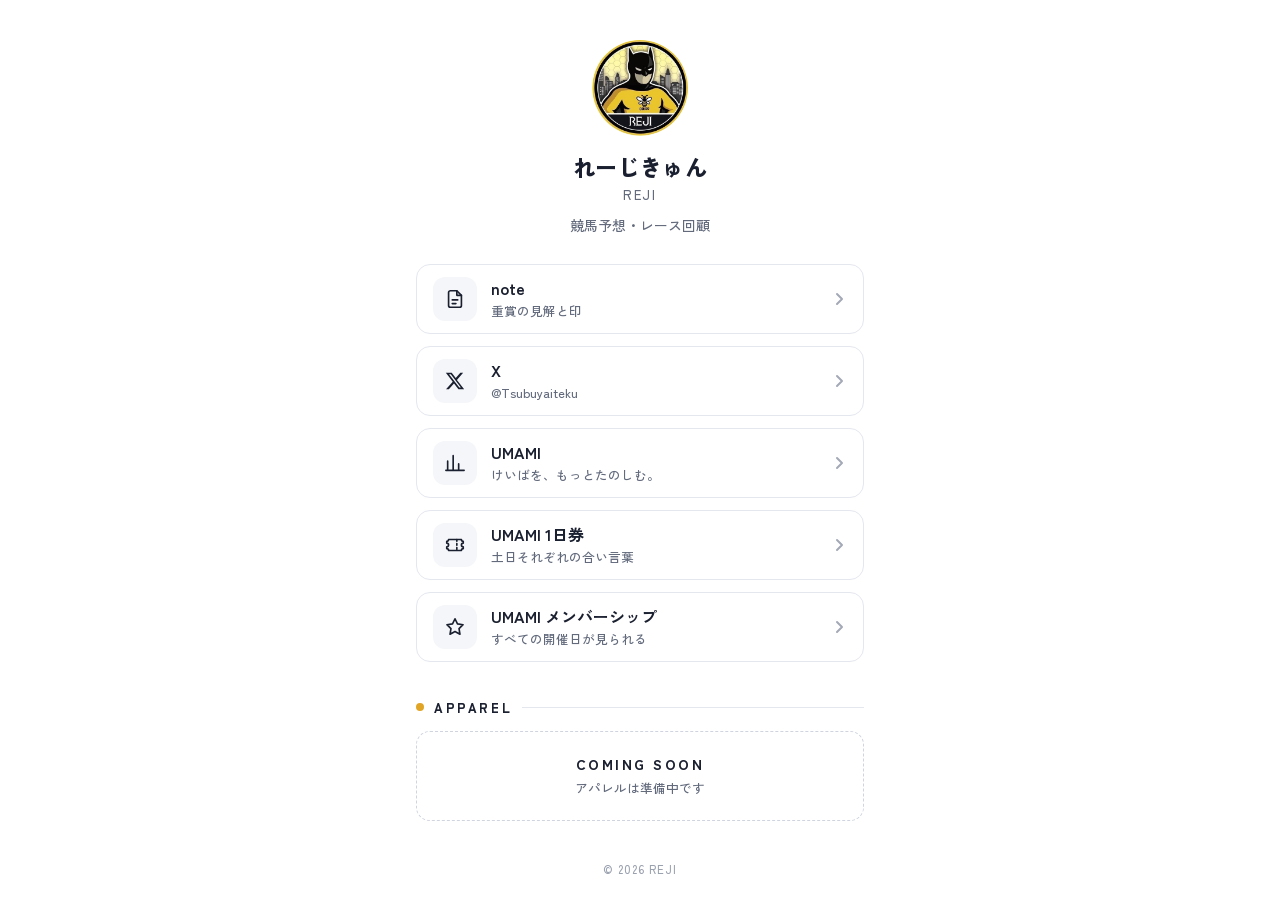
==== index.html @ 4bb7218f "リンクページを更新 Co-Authored-By: Claude Opus 5.5 <noreply@anthropic.com>" ====
<!doctype html>
<html lang="ja">
<head>
<meta charset="utf-8">
<meta name="viewport" content="width=device-width, initial-scale=1">
<title>REJI｜れーじきゅん</title>
<meta name="description" content="競馬予想・レース回顧のれーじきゅん（REJI）のリンク集">
<meta property="og:type" content="website">
<meta property="og:title" content="REJI｜れーじきゅん">
<meta property="og:description" content="競馬予想・レース回顧のリンク集">
<meta property="og:image" content="https://reji-uma.github.io/img/og.png">
<meta property="og:url" content="https://reji-uma.github.io/">
<meta name="twitter:card" content="summary_large_image">
<meta name="twitter:site" content="@Tsubuyaiteku">
<link rel="icon" href="favicon.svg" type="image/svg+xml">
<link rel="apple-touch-icon" href="img/avatar.jpg">
<link rel="preconnect" href="https://fonts.googleapis.com">
<link rel="preconnect" href="https://fonts.gstatic.com" crossorigin>
<link href="https://fonts.googleapis.com/css2?family=Zen+Kaku+Gothic+New:wght@500;700;900&display=swap" rel="stylesheet">
<style>
  :root {
    --bg: #ffffff;
    --ink: #1b2030;
    --sub: #626a7c;
    --line: #e4e7ee;
    --soft: #f5f6f9;
    --accent: #e0a526;
    --accent-ink: #8a5f00;
  }
  * { box-sizing: border-box; margin: 0; padding: 0; }
  html { -webkit-text-size-adjust: 100%; }
  body {
    background: var(--bg); color: var(--ink);
    font-family: "Zen Kaku Gothic New", "Hiragino Sans", "Yu Gothic", sans-serif;
    font-weight: 500; line-height: 1.5;
  }
  .wrap { max-width: 480px; margin: 0 auto; padding: 40px 16px 32px; }

  /* プロフィール */
  .profile { text-align: center; }
  .avatar {
    width: 96px; height: 96px; margin: 0 auto 14px; border-radius: 50%;
    display: block; object-fit: cover; background: var(--soft);
  }
  .name { font-size: 22px; font-weight: 900; letter-spacing: .02em; }
  .handle { margin-top: 2px; font-size: 13px; color: var(--sub); letter-spacing: .12em; }
  .bio { margin-top: 10px; font-size: 14px; color: var(--sub); }

  /* リンク */
  .links { margin-top: 28px; display: grid; gap: 12px; }
  .link {
    display: grid; grid-template-columns: 44px 1fr 16px; align-items: center; column-gap: 14px;
    min-height: 68px; padding: 12px 16px; border: 1px solid var(--line); border-radius: 14px;
    color: inherit; text-decoration: none; background: var(--bg);
    transition: background .15s, border-color .15s, transform .15s;
  }
  .link:hover { background: var(--soft); border-color: #d3d7e1; }
  .link:active { transform: scale(.99); }
  .icon {
    width: 44px; height: 44px; border-radius: 12px; background: var(--soft);
    display: grid; place-items: center;
  }
  .icon svg { width: 22px; height: 22px; display: block; stroke: var(--ink); fill: none; stroke-width: 1.8; stroke-linecap: round; stroke-linejoin: round; }
  .icon.x svg { fill: var(--ink); stroke: none; }
  .text { min-width: 0; }
  .title, .desc { display: block; white-space: nowrap; overflow: hidden; text-overflow: ellipsis; }
  .title { font-size: 16px; font-weight: 700; line-height: 1.35; }
  .desc { font-size: 12.5px; color: var(--sub); line-height: 1.4; margin-top: 2px; }
  .chev { width: 16px; height: 16px; stroke: #a3a9b6; fill: none; stroke-width: 2; stroke-linecap: round; stroke-linejoin: round; }

  /* 見出し */
  .sec { margin-top: 36px; display: flex; align-items: center; gap: 10px; }
  .sec h2 { font-size: 13px; font-weight: 900; letter-spacing: .2em; }
  .sec::after { content: ""; flex: 1; height: 1px; background: var(--line); }
  .sec .dot { width: 8px; height: 8px; border-radius: 50%; background: var(--accent); }

  /* アパレル */
  .apparel { margin-top: 14px; display: grid; grid-template-columns: 1fr 1fr; gap: 12px; }
  .item { color: inherit; text-decoration: none; display: block; }
  .item .ph { aspect-ratio: 1 / 1; border-radius: 14px; background: var(--soft); overflow: hidden; display: grid; place-items: center; }
  .item .ph img { width: 100%; height: 100%; object-fit: cover; display: block; }
  .item .nm { margin-top: 8px; font-size: 13.5px; font-weight: 700; white-space: nowrap; overflow: hidden; text-overflow: ellipsis; }
  .item .pr { font-size: 12.5px; color: var(--sub); }
  .soon { margin-top: 14px; border: 1px dashed #cfd4de; border-radius: 14px; padding: 22px 16px; text-align: center; }
  .soon b { display: block; font-size: 14px; font-weight: 900; letter-spacing: .18em; }
  .soon span { display: block; margin-top: 4px; font-size: 12.5px; color: var(--sub); }

  footer { margin-top: 40px; text-align: center; font-size: 11.5px; color: #9aa1af; letter-spacing: .08em; }
</style>
</head>
<body>
<div class="wrap">

  <header class="profile">
    <img class="avatar" src="img/avatar.jpg" alt="れーじきゅん" width="96" height="96">
    <h1 class="name">れーじきゅん</h1>
    <p class="handle">REJI</p>
    <p class="bio">競馬予想・レース回顧</p>
  </header>

  <nav class="links">
    <a class="link" href="https://note.com/reji_uma" target="_blank" rel="noopener">
      <span class="icon"><svg viewBox="0 0 24 24"><path d="M14 3H7a2 2 0 0 0-2 2v14a2 2 0 0 0 2 2h10a2 2 0 0 0 2-2V8z"/><path d="M14 3v5h5M9 13h6M9 17h4"/></svg></span>
      <span class="text"><span class="title block">note</span><span class="desc block">重賞の見解と印</span></span>
      <svg class="chev" viewBox="0 0 16 16"><path d="M6 3l5 5-5 5"/></svg>
    </a>
    <a class="link" href="https://x.com/Tsubuyaiteku" target="_blank" rel="noopener">
      <span class="icon x"><svg viewBox="0 0 24 24"><path d="M17.8 3h3.1l-6.8 7.8L22 21h-6.2l-4.9-6.4L5.3 21H2.2l7.3-8.3L2 3h6.4l4.4 5.8zM16.7 19.2h1.7L7.4 4.7H5.5z"/></svg></span>
      <span class="text"><span class="title block">X</span><span class="desc block">@Tsubuyaiteku</span></span>
      <svg class="chev" viewBox="0 0 16 16"><path d="M6 3l5 5-5 5"/></svg>
    </a>
    <a class="link" href="https://umami-lab-support.github.io/" target="_blank" rel="noopener">
      <span class="icon"><svg viewBox="0 0 24 24"><path d="M4 20V10M10 20V4M16 20v-7M22 20H2"/></svg></span>
      <span class="text"><span class="title block">UMAMI</span><span class="desc block">けいばを、もっとたのしむ。</span></span>
      <svg class="chev" viewBox="0 0 16 16"><path d="M6 3l5 5-5 5"/></svg>
    </a>
    <a class="link" href="https://note.com/umami_info/all" target="_blank" rel="noopener">
      <span class="icon"><svg viewBox="0 0 24 24"><path d="M3 8a2 2 0 0 0 2-2h14a2 2 0 0 0 2 2v2a2 2 0 0 0 0 4v2a2 2 0 0 0-2 2H5a2 2 0 0 0-2-2v-2a2 2 0 0 0 0-4z"/><path d="M14 6v12" stroke-dasharray="2 2.4"/></svg></span>
      <span class="text"><span class="title block">UMAMI 1日券</span><span class="desc block">土日それぞれの合い言葉</span></span>
      <svg class="chev" viewBox="0 0 16 16"><path d="M6 3l5 5-5 5"/></svg>
    </a>
    <a class="link" href="https://note.com/umami_info/membership" target="_blank" rel="noopener">
      <span class="icon"><svg viewBox="0 0 24 24"><path d="M12 3l2.7 5.6 6.1.9-4.4 4.3 1 6.1L12 17l-5.4 2.9 1-6.1L3.2 9.5l6.1-.9z"/></svg></span>
      <span class="text"><span class="title block">UMAMI メンバーシップ</span><span class="desc block">すべての開催日が見られる</span></span>
      <svg class="chev" viewBox="0 0 16 16"><path d="M6 3l5 5-5 5"/></svg>
    </a>
  </nav>

  <div class="sec"><span class="dot"></span><h2>APPAREL</h2></div>
  <div id="apparel"></div>

  <footer>© 2026 REJI</footer>
</div>

<script>
  // アパレルはここに足すだけで並ぶ（空のあいだは「準備中」）
  // 例: { name: "ロゴT ホワイト", price: "¥4,400", img: "img/tee-white.jpg", url: "https://..." }
  const APPAREL = [];

  const box = document.getElementById("apparel");
  const esc = s => String(s).replace(/[&<>"']/g, c => ({ "&": "&amp;", "<": "&lt;", ">": "&gt;", '"': "&quot;", "'": "&#39;" }[c]));
  if (!APPAREL.length) {
    box.innerHTML = '<div class="soon"><b>COMING SOON</b><span>アパレルは準備中です</span></div>';
  } else {
    box.className = "apparel";
    box.innerHTML = APPAREL.map(a =>
      `<a class="item" href="${esc(a.url)}" target="_blank" rel="noopener">
         <div class="ph">${a.img ? `<img src="${esc(a.img)}" alt="${esc(a.name)}" loading="lazy">` : ""}</div>
         <div class="nm">${esc(a.name)}</div><div class="pr">${esc(a.price || "")}</div>
       </a>`).join("");
  }
</script>
</body>
</html>
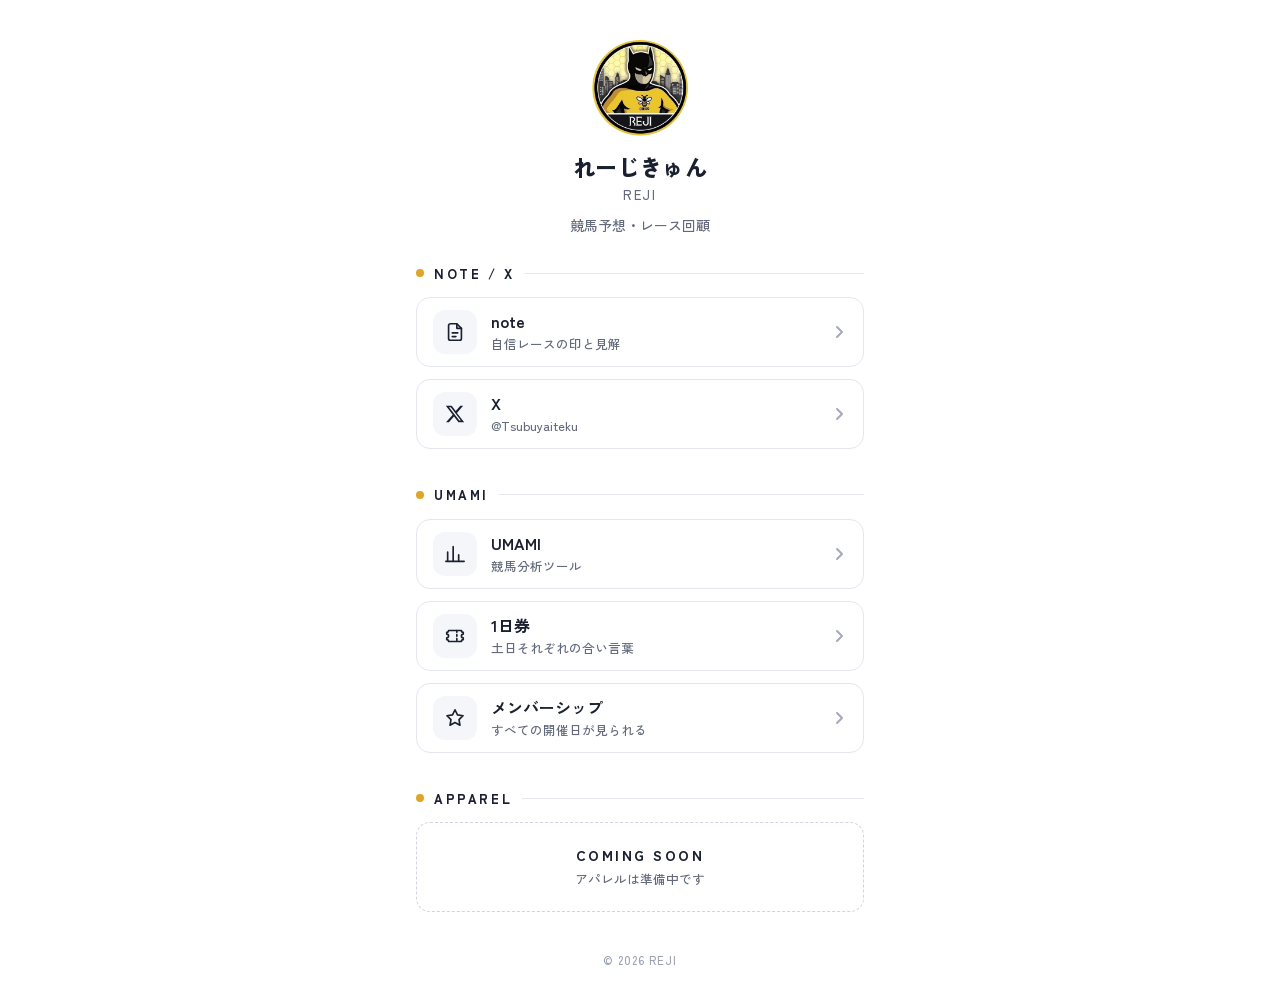
==== commit 5674d472: "リンクページを更新 Co-Authored-By: Claude Opus 5.5 <noreply@anthropic.com>" ====
--- a/index.html
+++ b/index.html
@@ -47,7 +47,7 @@
   .bio { margin-top: 10px; font-size: 14px; color: var(--sub); }
 
   /* リンク */
-  .links { margin-top: 28px; display: grid; gap: 12px; }
+  .links { margin-top: 14px; display: grid; gap: 12px; }
   .link {
     display: grid; grid-template-columns: 44px 1fr 16px; align-items: center; column-gap: 14px;
     min-height: 68px; padding: 12px 16px; border: 1px solid var(--line); border-radius: 14px;
@@ -70,6 +70,7 @@
 
   /* 見出し */
   .sec { margin-top: 36px; display: flex; align-items: center; gap: 10px; }
+  .sec.first { margin-top: 28px; }
   .sec h2 { font-size: 13px; font-weight: 900; letter-spacing: .2em; }
   .sec::after { content: ""; flex: 1; height: 1px; background: var(--line); }
   .sec .dot { width: 8px; height: 8px; border-radius: 50%; background: var(--accent); }
@@ -98,10 +99,11 @@
     <p class="bio">競馬予想・レース回顧</p>
   </header>
 
+  <div class="sec first"><span class="dot"></span><h2>NOTE / X</h2></div>
   <nav class="links">
     <a class="link" href="https://note.com/reji_uma" target="_blank" rel="noopener">
       <span class="icon"><svg viewBox="0 0 24 24"><path d="M14 3H7a2 2 0 0 0-2 2v14a2 2 0 0 0 2 2h10a2 2 0 0 0 2-2V8z"/><path d="M14 3v5h5M9 13h6M9 17h4"/></svg></span>
-      <span class="text"><span class="title block">note</span><span class="desc block">重賞の見解と印</span></span>
+      <span class="text"><span class="title block">note</span><span class="desc block">自信レースの印と見解</span></span>
       <svg class="chev" viewBox="0 0 16 16"><path d="M6 3l5 5-5 5"/></svg>
     </a>
     <a class="link" href="https://x.com/Tsubuyaiteku" target="_blank" rel="noopener">
@@ -109,19 +111,23 @@
       <span class="text"><span class="title block">X</span><span class="desc block">@Tsubuyaiteku</span></span>
       <svg class="chev" viewBox="0 0 16 16"><path d="M6 3l5 5-5 5"/></svg>
     </a>
+  </nav>
+
+  <div class="sec"><span class="dot"></span><h2>UMAMI</h2></div>
+  <nav class="links">
     <a class="link" href="https://umami-lab-support.github.io/" target="_blank" rel="noopener">
       <span class="icon"><svg viewBox="0 0 24 24"><path d="M4 20V10M10 20V4M16 20v-7M22 20H2"/></svg></span>
-      <span class="text"><span class="title block">UMAMI</span><span class="desc block">けいばを、もっとたのしむ。</span></span>
+      <span class="text"><span class="title block">UMAMI</span><span class="desc block">競馬分析ツール</span></span>
       <svg class="chev" viewBox="0 0 16 16"><path d="M6 3l5 5-5 5"/></svg>
     </a>
     <a class="link" href="https://note.com/umami_info/all" target="_blank" rel="noopener">
       <span class="icon"><svg viewBox="0 0 24 24"><path d="M3 8a2 2 0 0 0 2-2h14a2 2 0 0 0 2 2v2a2 2 0 0 0 0 4v2a2 2 0 0 0-2 2H5a2 2 0 0 0-2-2v-2a2 2 0 0 0 0-4z"/><path d="M14 6v12" stroke-dasharray="2 2.4"/></svg></span>
-      <span class="text"><span class="title block">UMAMI 1日券</span><span class="desc block">土日それぞれの合い言葉</span></span>
+      <span class="text"><span class="title block">1日券</span><span class="desc block">土日それぞれの合い言葉</span></span>
       <svg class="chev" viewBox="0 0 16 16"><path d="M6 3l5 5-5 5"/></svg>
     </a>
     <a class="link" href="https://note.com/umami_info/membership" target="_blank" rel="noopener">
       <span class="icon"><svg viewBox="0 0 24 24"><path d="M12 3l2.7 5.6 6.1.9-4.4 4.3 1 6.1L12 17l-5.4 2.9 1-6.1L3.2 9.5l6.1-.9z"/></svg></span>
-      <span class="text"><span class="title block">UMAMI メンバーシップ</span><span class="desc block">すべての開催日が見られる</span></span>
+      <span class="text"><span class="title block">メンバーシップ</span><span class="desc block">すべての開催日が見られる</span></span>
       <svg class="chev" viewBox="0 0 16 16"><path d="M6 3l5 5-5 5"/></svg>
     </a>
   </nav>
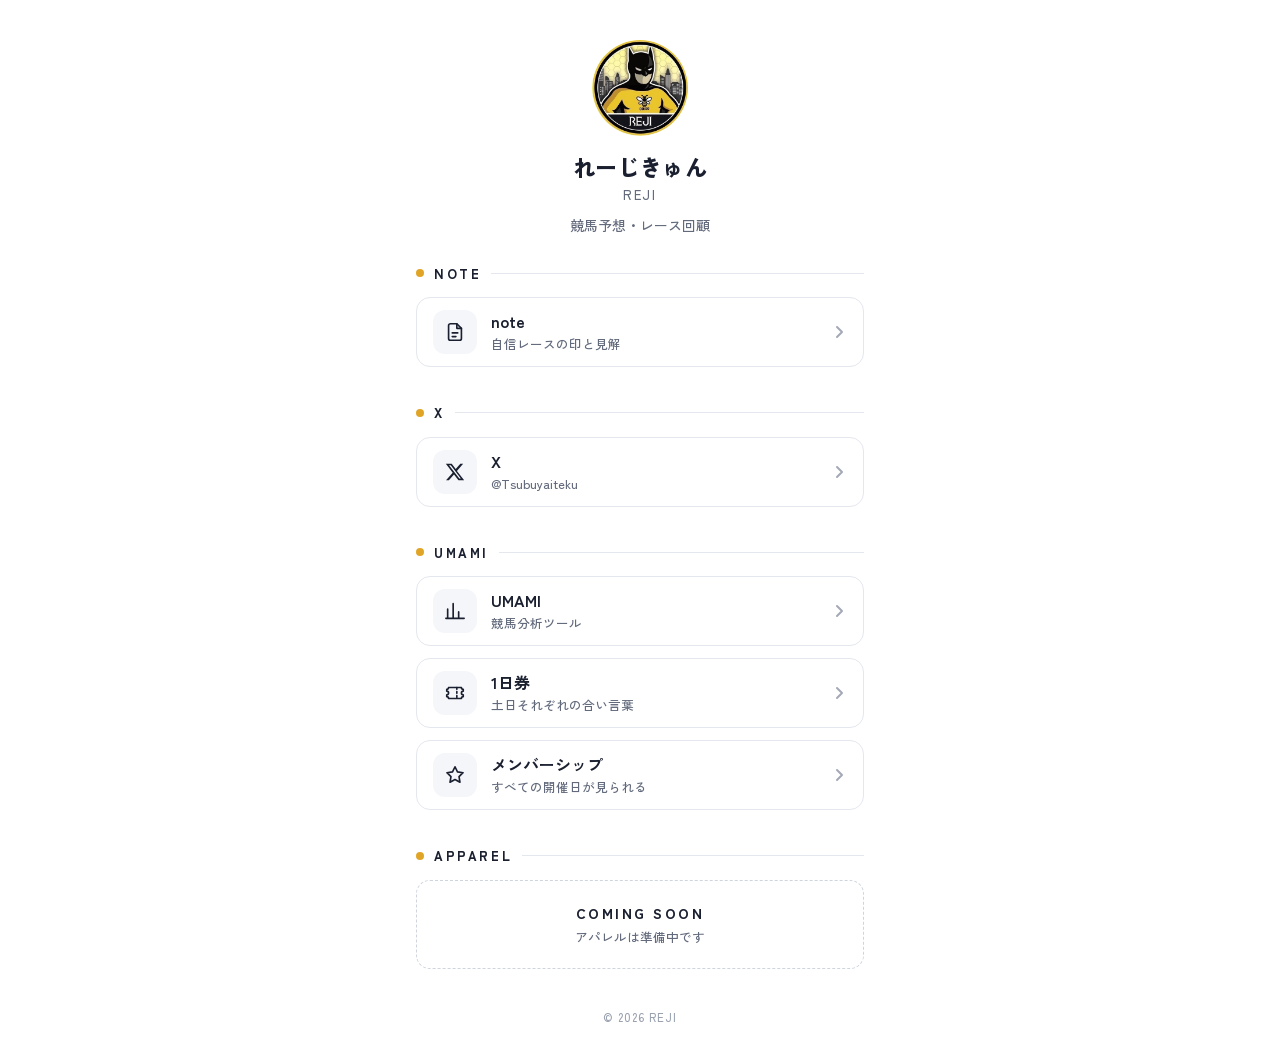
==== commit 926db219: "リンクページを更新 Co-Authored-By: Claude Opus 5.5 <noreply@anthropic.com>" ====
--- a/index.html
+++ b/index.html
@@ -99,13 +99,17 @@
     <p class="bio">競馬予想・レース回顧</p>
   </header>
 
-  <div class="sec first"><span class="dot"></span><h2>NOTE / X</h2></div>
+  <div class="sec first"><span class="dot"></span><h2>NOTE</h2></div>
   <nav class="links">
     <a class="link" href="https://note.com/reji_uma" target="_blank" rel="noopener">
       <span class="icon"><svg viewBox="0 0 24 24"><path d="M14 3H7a2 2 0 0 0-2 2v14a2 2 0 0 0 2 2h10a2 2 0 0 0 2-2V8z"/><path d="M14 3v5h5M9 13h6M9 17h4"/></svg></span>
       <span class="text"><span class="title block">note</span><span class="desc block">自信レースの印と見解</span></span>
       <svg class="chev" viewBox="0 0 16 16"><path d="M6 3l5 5-5 5"/></svg>
     </a>
+  </nav>
+
+  <div class="sec"><span class="dot"></span><h2>X</h2></div>
+  <nav class="links">
     <a class="link" href="https://x.com/Tsubuyaiteku" target="_blank" rel="noopener">
       <span class="icon x"><svg viewBox="0 0 24 24"><path d="M17.8 3h3.1l-6.8 7.8L22 21h-6.2l-4.9-6.4L5.3 21H2.2l7.3-8.3L2 3h6.4l4.4 5.8zM16.7 19.2h1.7L7.4 4.7H5.5z"/></svg></span>
       <span class="text"><span class="title block">X</span><span class="desc block">@Tsubuyaiteku</span></span>
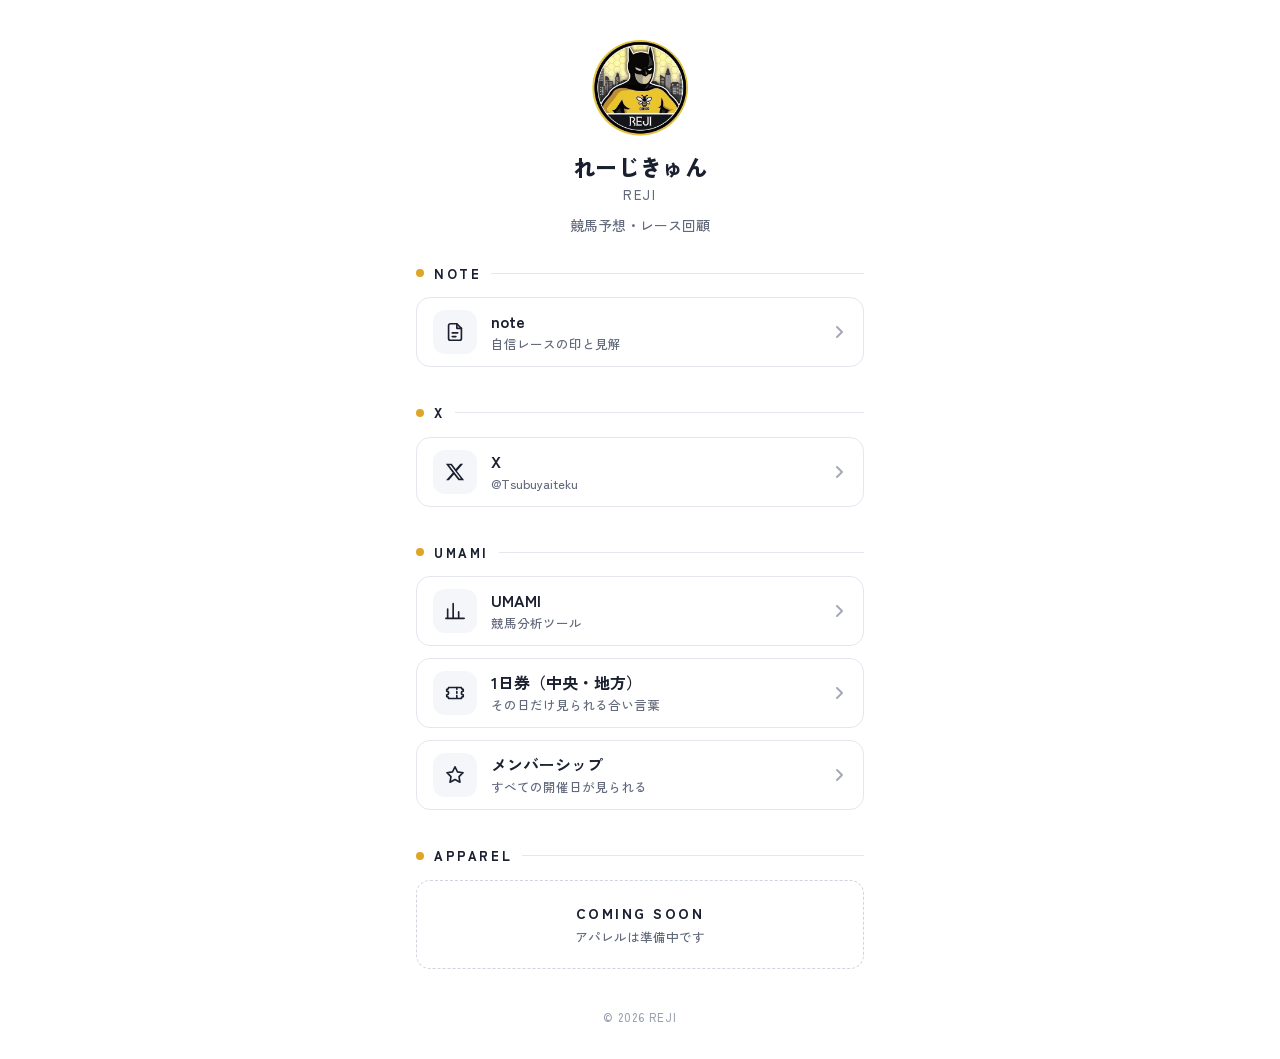
==== commit 1fc61acf: "リンクページを更新 Co-Authored-By: Claude Opus 5.5 <noreply@anthropic.com>" ====
--- a/index.html
+++ b/index.html
@@ -126,7 +126,7 @@
     </a>
     <a class="link" href="https://note.com/umami_info/all" target="_blank" rel="noopener">
       <span class="icon"><svg viewBox="0 0 24 24"><path d="M3 8a2 2 0 0 0 2-2h14a2 2 0 0 0 2 2v2a2 2 0 0 0 0 4v2a2 2 0 0 0-2 2H5a2 2 0 0 0-2-2v-2a2 2 0 0 0 0-4z"/><path d="M14 6v12" stroke-dasharray="2 2.4"/></svg></span>
-      <span class="text"><span class="title block">1日券</span><span class="desc block">土日それぞれの合い言葉</span></span>
+      <span class="text"><span class="title block">1日券（中央・地方）</span><span class="desc block">その日だけ見られる合い言葉</span></span>
       <svg class="chev" viewBox="0 0 16 16"><path d="M6 3l5 5-5 5"/></svg>
     </a>
     <a class="link" href="https://note.com/umami_info/membership" target="_blank" rel="noopener">
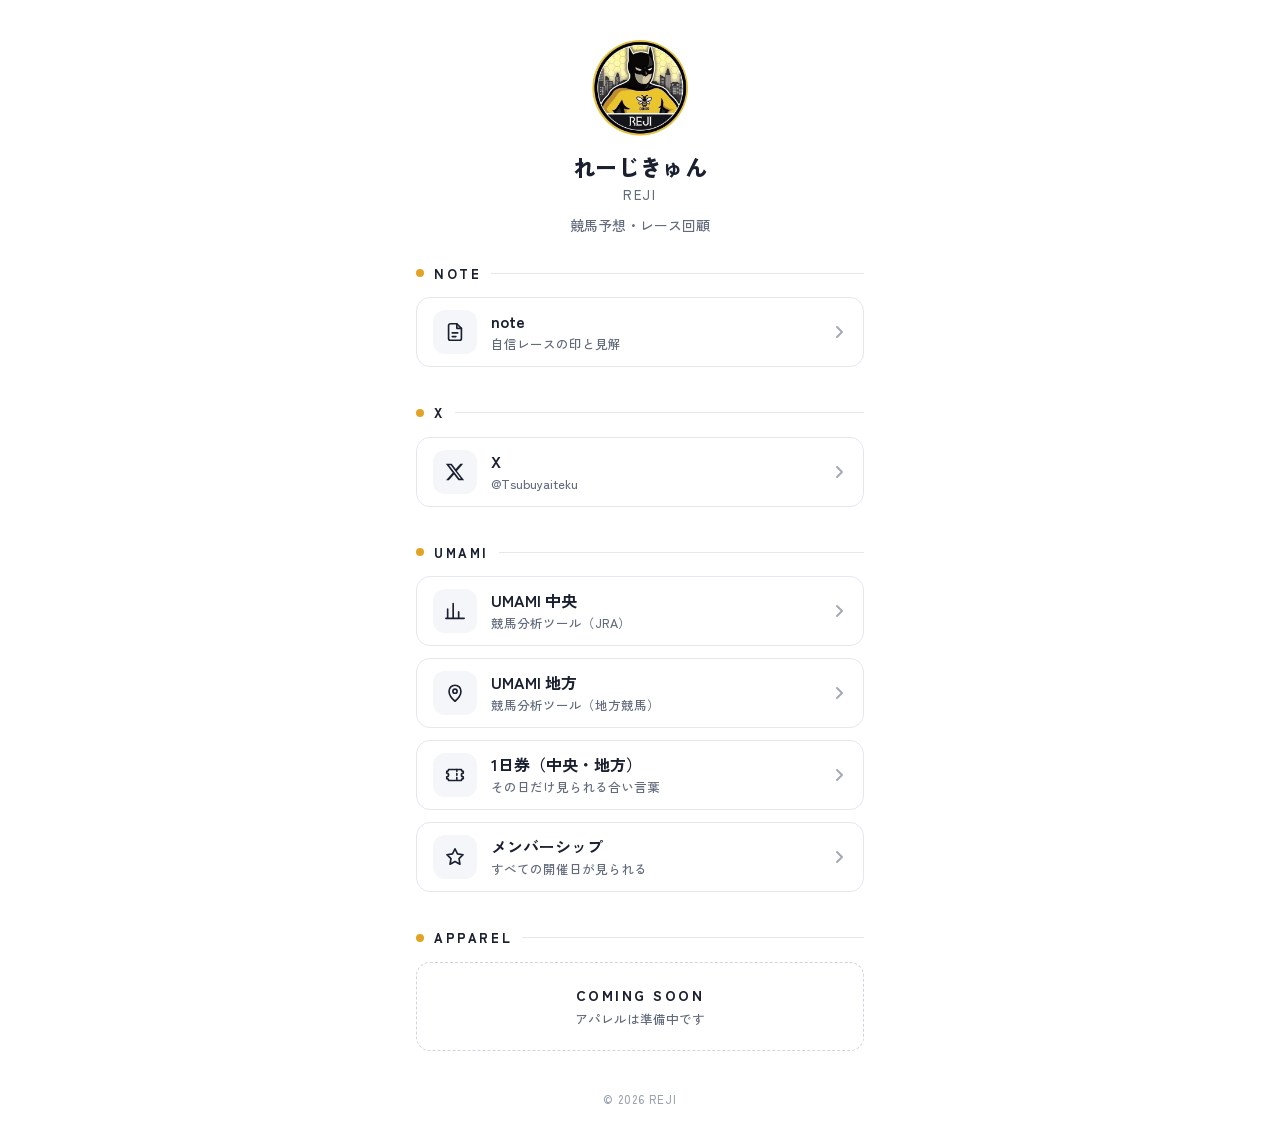
==== commit e1c6e48b: "リンクページを更新 Co-Authored-By: Claude Opus 5.5 <noreply@anthropic.com>" ====
--- a/index.html
+++ b/index.html
@@ -121,7 +121,12 @@
   <nav class="links">
     <a class="link" href="https://umami-lab-support.github.io/" target="_blank" rel="noopener">
       <span class="icon"><svg viewBox="0 0 24 24"><path d="M4 20V10M10 20V4M16 20v-7M22 20H2"/></svg></span>
-      <span class="text"><span class="title block">UMAMI</span><span class="desc block">競馬分析ツール</span></span>
+      <span class="text"><span class="title block">UMAMI 中央</span><span class="desc block">競馬分析ツール（JRA）</span></span>
+      <svg class="chev" viewBox="0 0 16 16"><path d="M6 3l5 5-5 5"/></svg>
+    </a>
+    <a class="link" href="https://sunao-keiba.github.io/" target="_blank" rel="noopener">
+      <span class="icon"><svg viewBox="0 0 24 24"><path d="M12 21s-6.5-5.6-6.5-11a6.5 6.5 0 0 1 13 0c0 5.4-6.5 11-6.5 11z"/><circle cx="12" cy="10" r="2.3"/></svg></span>
+      <span class="text"><span class="title block">UMAMI 地方</span><span class="desc block">競馬分析ツール（地方競馬）</span></span>
       <svg class="chev" viewBox="0 0 16 16"><path d="M6 3l5 5-5 5"/></svg>
     </a>
     <a class="link" href="https://note.com/umami_info/all" target="_blank" rel="noopener">
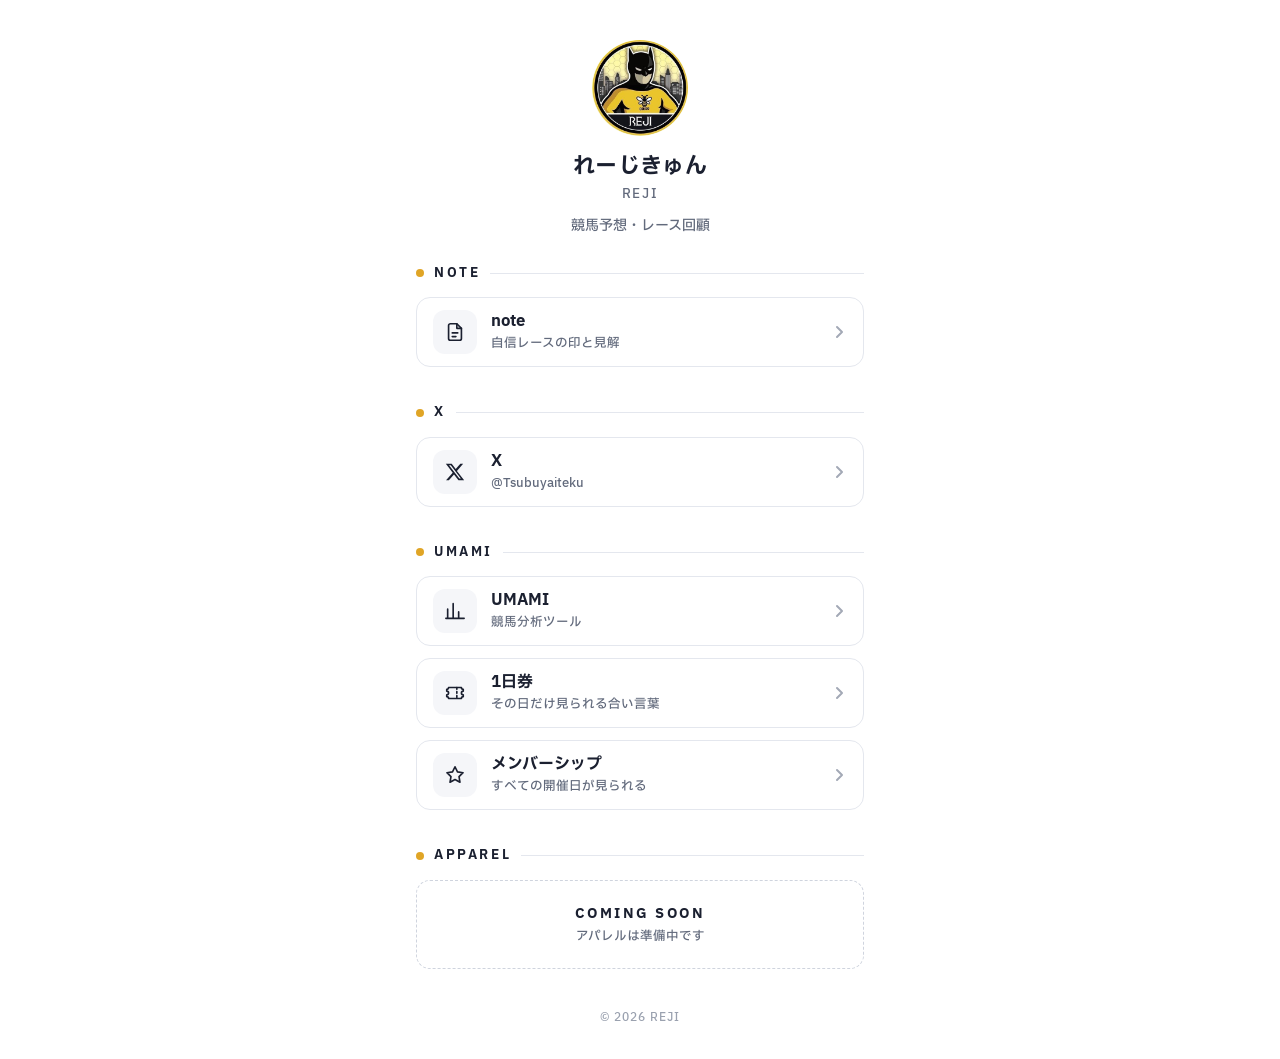
==== commit 39162398: "リンクページを更新 Co-Authored-By: Claude Opus 5.5 <noreply@anthropic.com>" ====
--- a/index.html
+++ b/index.html
@@ -16,7 +16,7 @@
 <link rel="apple-touch-icon" href="img/avatar.jpg">
 <link rel="preconnect" href="https://fonts.googleapis.com">
 <link rel="preconnect" href="https://fonts.gstatic.com" crossorigin>
-<link href="https://fonts.googleapis.com/css2?family=Zen+Kaku+Gothic+New:wght@500;700;900&display=swap" rel="stylesheet">
+<link href="https://fonts.googleapis.com/css2?family=IBM+Plex+Sans+JP:wght@400;500;700&display=swap" rel="stylesheet">
 <style>
   :root {
     --bg: #ffffff;
@@ -31,7 +31,7 @@
   html { -webkit-text-size-adjust: 100%; }
   body {
     background: var(--bg); color: var(--ink);
-    font-family: "Zen Kaku Gothic New", "Hiragino Sans", "Yu Gothic", sans-serif;
+    font-family: "IBM Plex Sans JP", "Hiragino Sans", "Yu Gothic", sans-serif;
     font-weight: 500; line-height: 1.5;
   }
   .wrap { max-width: 480px; margin: 0 auto; padding: 40px 16px 32px; }
@@ -42,7 +42,7 @@
     width: 96px; height: 96px; margin: 0 auto 14px; border-radius: 50%;
     display: block; object-fit: cover; background: var(--soft);
   }
-  .name { font-size: 22px; font-weight: 900; letter-spacing: .02em; }
+  .name { font-size: 22px; font-weight: 700; letter-spacing: .02em; }
   .handle { margin-top: 2px; font-size: 13px; color: var(--sub); letter-spacing: .12em; }
   .bio { margin-top: 10px; font-size: 14px; color: var(--sub); }
 
@@ -71,7 +71,7 @@
   /* 見出し */
   .sec { margin-top: 36px; display: flex; align-items: center; gap: 10px; }
   .sec.first { margin-top: 28px; }
-  .sec h2 { font-size: 13px; font-weight: 900; letter-spacing: .2em; }
+  .sec h2 { font-size: 13px; font-weight: 700; letter-spacing: .2em; }
   .sec::after { content: ""; flex: 1; height: 1px; background: var(--line); }
   .sec .dot { width: 8px; height: 8px; border-radius: 50%; background: var(--accent); }
 
@@ -83,7 +83,7 @@
   .item .nm { margin-top: 8px; font-size: 13.5px; font-weight: 700; white-space: nowrap; overflow: hidden; text-overflow: ellipsis; }
   .item .pr { font-size: 12.5px; color: var(--sub); }
   .soon { margin-top: 14px; border: 1px dashed #cfd4de; border-radius: 14px; padding: 22px 16px; text-align: center; }
-  .soon b { display: block; font-size: 14px; font-weight: 900; letter-spacing: .18em; }
+  .soon b { display: block; font-size: 14px; font-weight: 700; letter-spacing: .18em; }
   .soon span { display: block; margin-top: 4px; font-size: 12.5px; color: var(--sub); }
 
   footer { margin-top: 40px; text-align: center; font-size: 11.5px; color: #9aa1af; letter-spacing: .08em; }
@@ -121,17 +121,12 @@
   <nav class="links">
     <a class="link" href="https://umami-lab-support.github.io/" target="_blank" rel="noopener">
       <span class="icon"><svg viewBox="0 0 24 24"><path d="M4 20V10M10 20V4M16 20v-7M22 20H2"/></svg></span>
-      <span class="text"><span class="title block">UMAMI 中央</span><span class="desc block">競馬分析ツール（JRA）</span></span>
-      <svg class="chev" viewBox="0 0 16 16"><path d="M6 3l5 5-5 5"/></svg>
-    </a>
-    <a class="link" href="https://sunao-keiba.github.io/" target="_blank" rel="noopener">
-      <span class="icon"><svg viewBox="0 0 24 24"><path d="M12 21s-6.5-5.6-6.5-11a6.5 6.5 0 0 1 13 0c0 5.4-6.5 11-6.5 11z"/><circle cx="12" cy="10" r="2.3"/></svg></span>
-      <span class="text"><span class="title block">UMAMI 地方</span><span class="desc block">競馬分析ツール（地方競馬）</span></span>
+      <span class="text"><span class="title block">UMAMI</span><span class="desc block">競馬分析ツール</span></span>
       <svg class="chev" viewBox="0 0 16 16"><path d="M6 3l5 5-5 5"/></svg>
     </a>
     <a class="link" href="https://note.com/umami_info/all" target="_blank" rel="noopener">
       <span class="icon"><svg viewBox="0 0 24 24"><path d="M3 8a2 2 0 0 0 2-2h14a2 2 0 0 0 2 2v2a2 2 0 0 0 0 4v2a2 2 0 0 0-2 2H5a2 2 0 0 0-2-2v-2a2 2 0 0 0 0-4z"/><path d="M14 6v12" stroke-dasharray="2 2.4"/></svg></span>
-      <span class="text"><span class="title block">1日券（中央・地方）</span><span class="desc block">その日だけ見られる合い言葉</span></span>
+      <span class="text"><span class="title block">1日券</span><span class="desc block">その日だけ見られる合い言葉</span></span>
       <svg class="chev" viewBox="0 0 16 16"><path d="M6 3l5 5-5 5"/></svg>
     </a>
     <a class="link" href="https://note.com/umami_info/membership" target="_blank" rel="noopener">
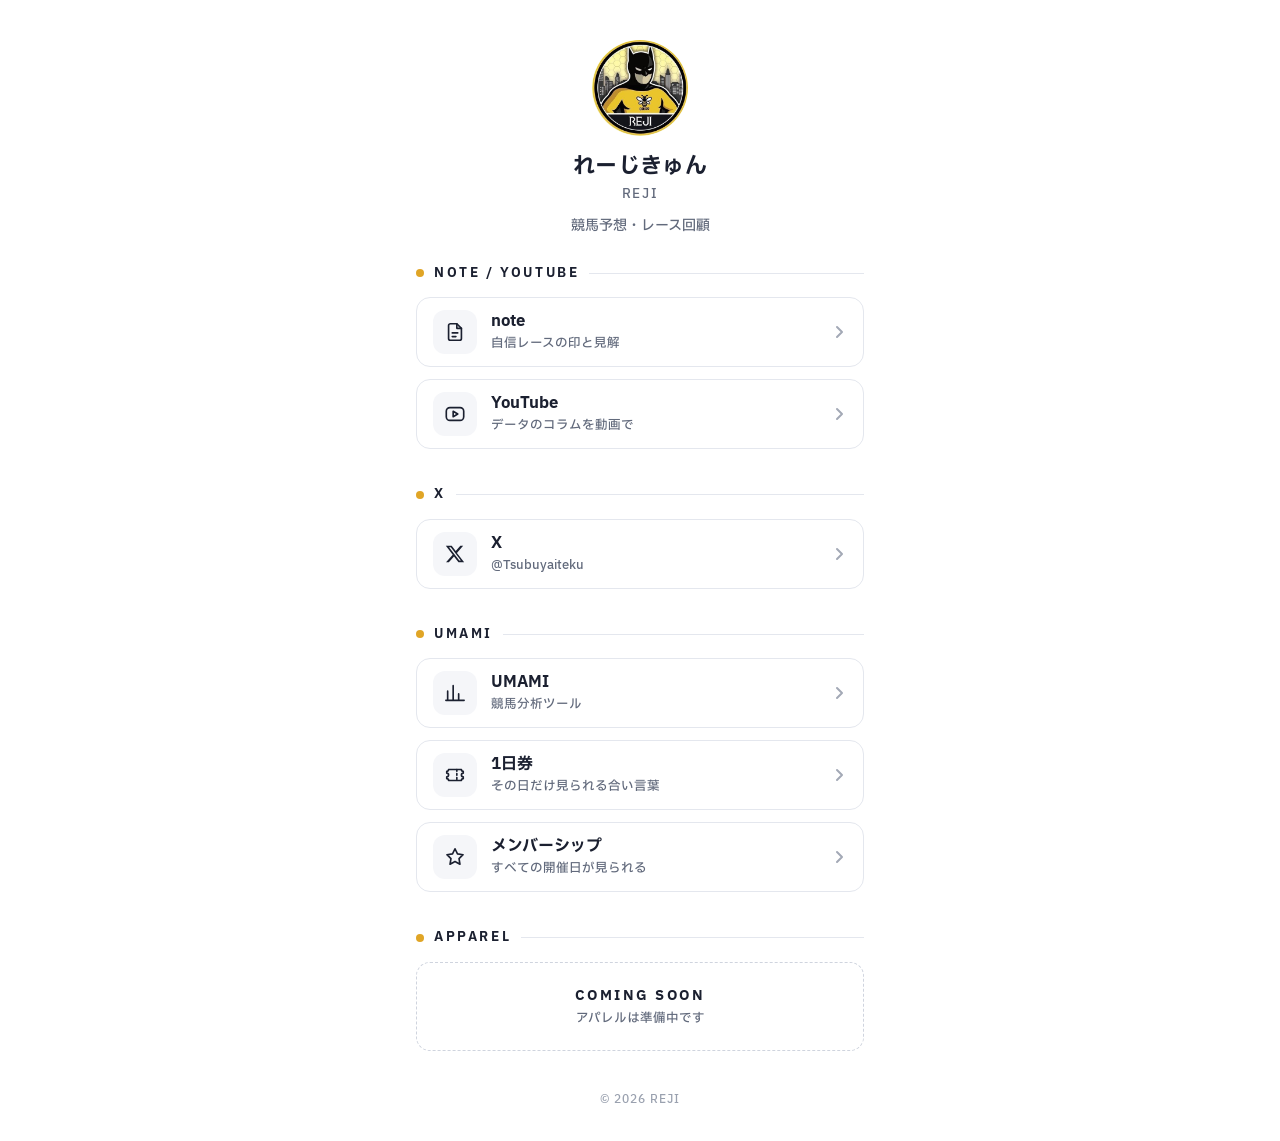
==== commit 8fb8a504: "リンクページを更新 Co-Authored-By: Claude Opus 5.5 <noreply@anthropic.com>" ====
--- a/index.html
+++ b/index.html
@@ -99,11 +99,16 @@
     <p class="bio">競馬予想・レース回顧</p>
   </header>
 
-  <div class="sec first"><span class="dot"></span><h2>NOTE</h2></div>
+  <div class="sec first"><span class="dot"></span><h2>NOTE / YOUTUBE</h2></div>
   <nav class="links">
     <a class="link" href="https://note.com/reji_uma" target="_blank" rel="noopener">
       <span class="icon"><svg viewBox="0 0 24 24"><path d="M14 3H7a2 2 0 0 0-2 2v14a2 2 0 0 0 2 2h10a2 2 0 0 0 2-2V8z"/><path d="M14 3v5h5M9 13h6M9 17h4"/></svg></span>
       <span class="text"><span class="title block">note</span><span class="desc block">自信レースの印と見解</span></span>
+      <svg class="chev" viewBox="0 0 16 16"><path d="M6 3l5 5-5 5"/></svg>
+    </a>
+    <a class="link" href="https://www.youtube.com/@umami_keiba" target="_blank" rel="noopener">
+      <span class="icon"><svg viewBox="0 0 24 24"><rect x="2.5" y="5" width="19" height="14" rx="4"/><path d="M10 9l5 3-5 3z"/></svg></span>
+      <span class="text"><span class="title block">YouTube</span><span class="desc block">データのコラムを動画で</span></span>
       <svg class="chev" viewBox="0 0 16 16"><path d="M6 3l5 5-5 5"/></svg>
     </a>
   </nav>
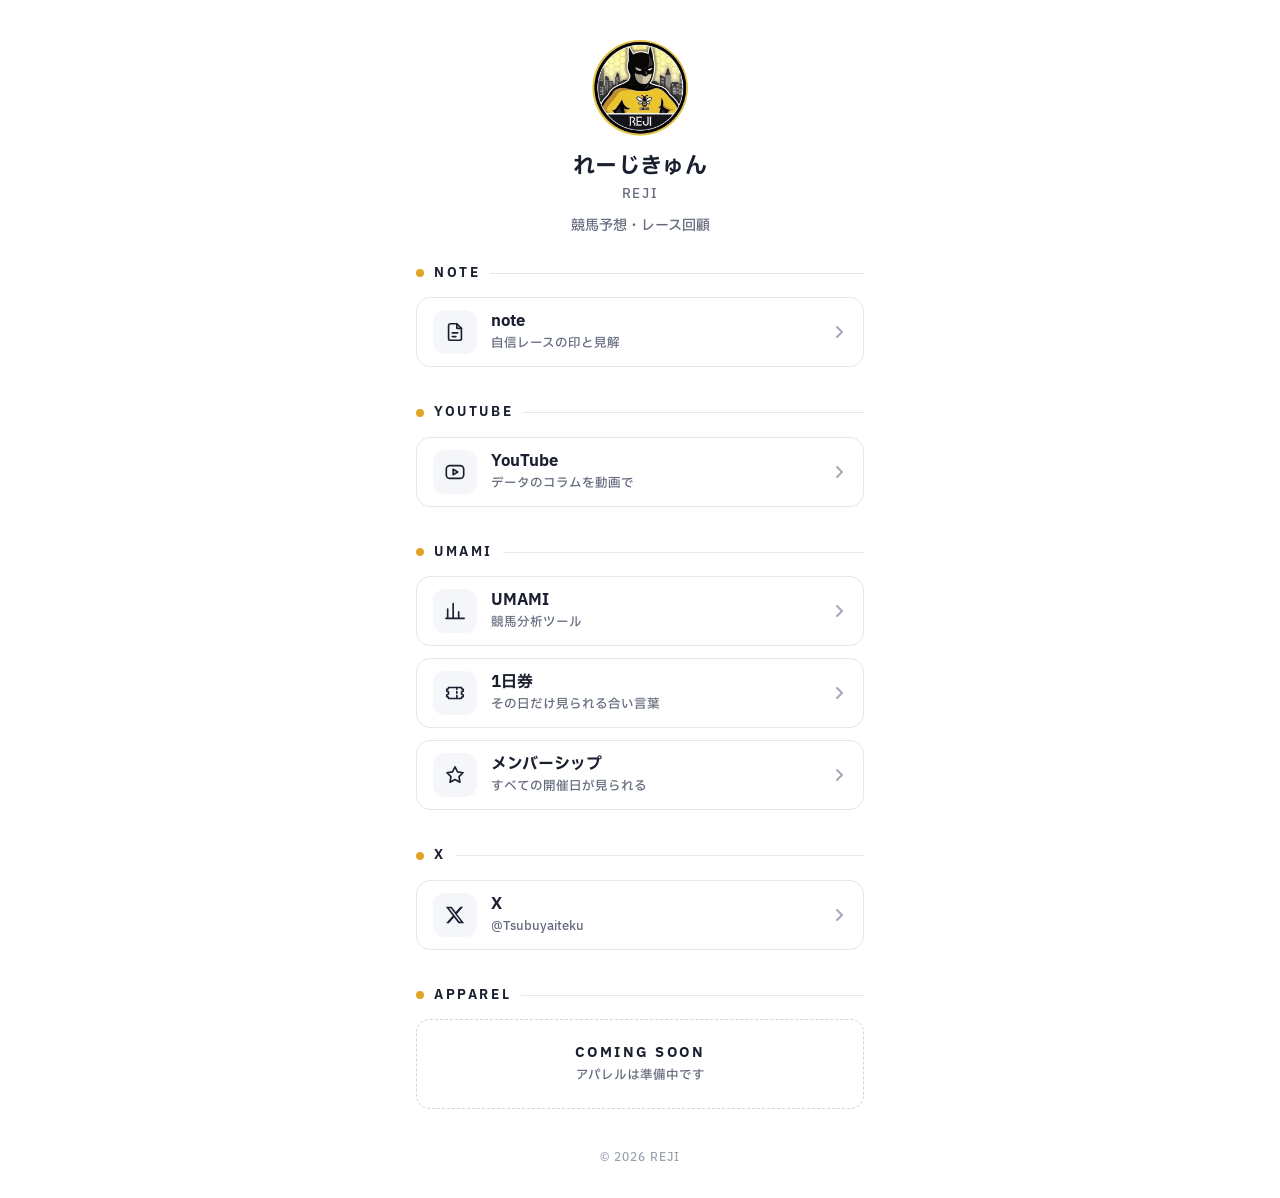
==== commit 8288c877: "リンクページを更新 Co-Authored-By: Claude Opus 5.5 <noreply@anthropic.com>" ====
--- a/index.html
+++ b/index.html
@@ -99,25 +99,20 @@
     <p class="bio">競馬予想・レース回顧</p>
   </header>
 
-  <div class="sec first"><span class="dot"></span><h2>NOTE / YOUTUBE</h2></div>
+  <div class="sec first"><span class="dot"></span><h2>NOTE</h2></div>
   <nav class="links">
     <a class="link" href="https://note.com/reji_uma" target="_blank" rel="noopener">
       <span class="icon"><svg viewBox="0 0 24 24"><path d="M14 3H7a2 2 0 0 0-2 2v14a2 2 0 0 0 2 2h10a2 2 0 0 0 2-2V8z"/><path d="M14 3v5h5M9 13h6M9 17h4"/></svg></span>
       <span class="text"><span class="title block">note</span><span class="desc block">自信レースの印と見解</span></span>
       <svg class="chev" viewBox="0 0 16 16"><path d="M6 3l5 5-5 5"/></svg>
     </a>
+  </nav>
+
+  <div class="sec"><span class="dot"></span><h2>YOUTUBE</h2></div>
+  <nav class="links">
     <a class="link" href="https://www.youtube.com/@umami_keiba" target="_blank" rel="noopener">
       <span class="icon"><svg viewBox="0 0 24 24"><rect x="2.5" y="5" width="19" height="14" rx="4"/><path d="M10 9l5 3-5 3z"/></svg></span>
       <span class="text"><span class="title block">YouTube</span><span class="desc block">データのコラムを動画で</span></span>
-      <svg class="chev" viewBox="0 0 16 16"><path d="M6 3l5 5-5 5"/></svg>
-    </a>
-  </nav>
-
-  <div class="sec"><span class="dot"></span><h2>X</h2></div>
-  <nav class="links">
-    <a class="link" href="https://x.com/Tsubuyaiteku" target="_blank" rel="noopener">
-      <span class="icon x"><svg viewBox="0 0 24 24"><path d="M17.8 3h3.1l-6.8 7.8L22 21h-6.2l-4.9-6.4L5.3 21H2.2l7.3-8.3L2 3h6.4l4.4 5.8zM16.7 19.2h1.7L7.4 4.7H5.5z"/></svg></span>
-      <span class="text"><span class="title block">X</span><span class="desc block">@Tsubuyaiteku</span></span>
       <svg class="chev" viewBox="0 0 16 16"><path d="M6 3l5 5-5 5"/></svg>
     </a>
   </nav>
@@ -137,6 +132,15 @@
     <a class="link" href="https://note.com/umami_info/membership" target="_blank" rel="noopener">
       <span class="icon"><svg viewBox="0 0 24 24"><path d="M12 3l2.7 5.6 6.1.9-4.4 4.3 1 6.1L12 17l-5.4 2.9 1-6.1L3.2 9.5l6.1-.9z"/></svg></span>
       <span class="text"><span class="title block">メンバーシップ</span><span class="desc block">すべての開催日が見られる</span></span>
+      <svg class="chev" viewBox="0 0 16 16"><path d="M6 3l5 5-5 5"/></svg>
+    </a>
+  </nav>
+
+  <div class="sec"><span class="dot"></span><h2>X</h2></div>
+  <nav class="links">
+    <a class="link" href="https://x.com/Tsubuyaiteku" target="_blank" rel="noopener">
+      <span class="icon x"><svg viewBox="0 0 24 24"><path d="M17.8 3h3.1l-6.8 7.8L22 21h-6.2l-4.9-6.4L5.3 21H2.2l7.3-8.3L2 3h6.4l4.4 5.8zM16.7 19.2h1.7L7.4 4.7H5.5z"/></svg></span>
+      <span class="text"><span class="title block">X</span><span class="desc block">@Tsubuyaiteku</span></span>
       <svg class="chev" viewBox="0 0 16 16"><path d="M6 3l5 5-5 5"/></svg>
     </a>
   </nav>
